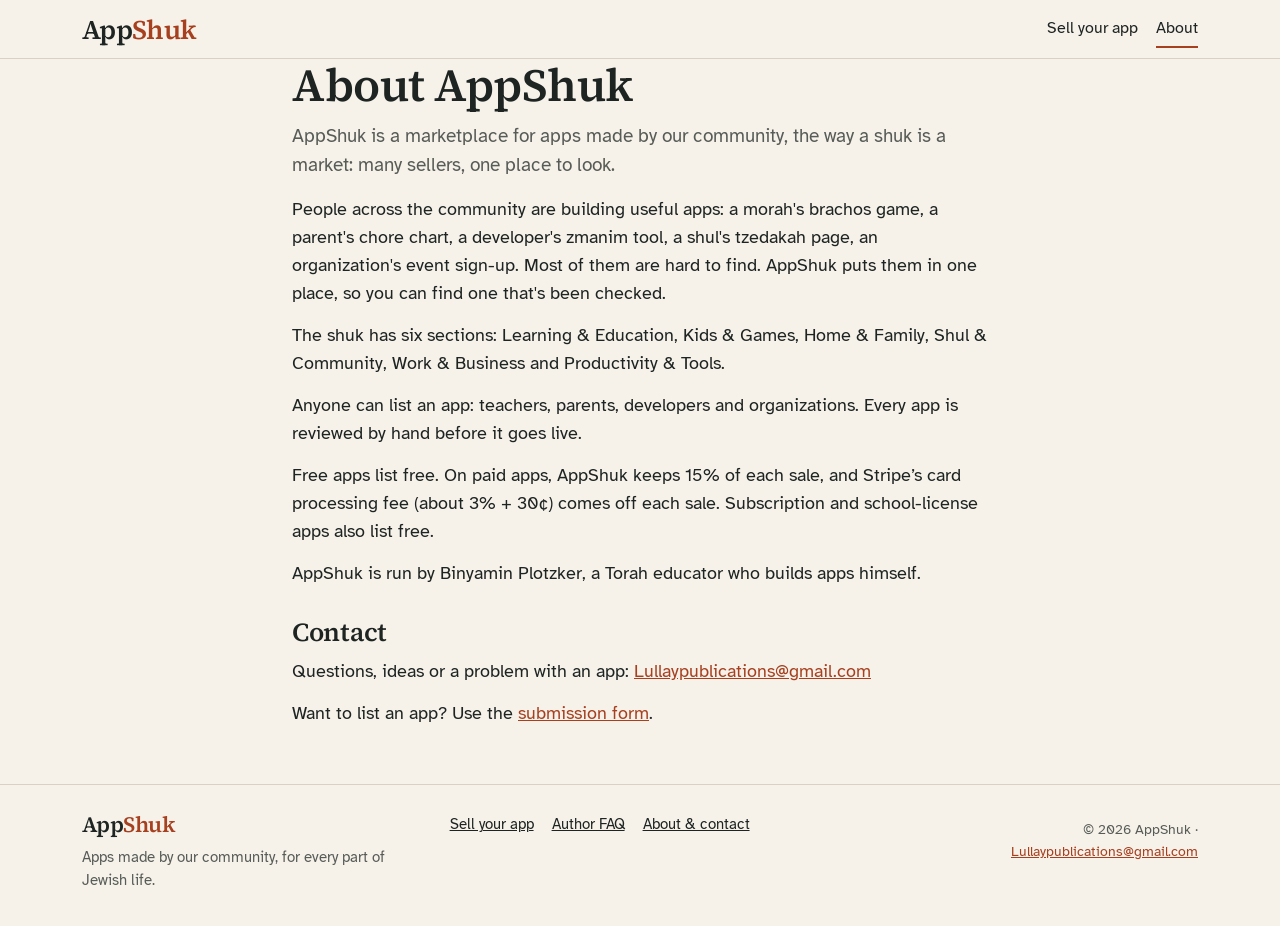
==== about/index.html @ e5bd4b2e "AppShuk site for theappshuk.com" ====
<!doctype html>
<html lang="en">
<head>
<meta charset="utf-8">
<meta name="viewport" content="width=device-width, initial-scale=1">
<title>About &amp; contact · AppShuk</title>
<meta name="description" content="What AppShuk is and how to reach us.">
<meta property="og:title" content="About &amp; contact · AppShuk">
<meta property="og:description" content="What AppShuk is and how to reach us.">
<meta property="og:type" content="website">
<meta name="theme-color" content="#F6F2EA">
<link rel="icon" href="../favicon.svg" type="image/svg+xml">
<link rel="preload" href="../fonts/source-serif-4-latin-600-normal.woff2" as="font" type="font/woff2" crossorigin>
<link rel="preload" href="../fonts/atkinson-hyperlegible-latin-400-normal.woff2" as="font" type="font/woff2" crossorigin>
<link rel="stylesheet" href="../styles.css">
<script>document.documentElement.className+=' js'</script>
</head>
<body data-root="../" data-mode="coming-soon">
<a class="skip" href="#main">Skip to content</a>
<header class="site-head"><div class="wrap head-row">
  <a class="wordmark" href="../" aria-label="AppShuk home">App<span>Shuk</span></a>
  <nav aria-label="Main"><a href="../submit/">Sell<span class="wide"> your app</span></a><a href="../about/" aria-current="page">About</a></nav>
  
</div></header>
<div class="demo-note" hidden><div class="wrap">Demo mode: 62 pretend apps are mixed in to test the layout. <a href="?demo=0">Turn off</a></div></div>
<main id="main">

<section class="wrap page-head narrow"><h1>About AppShuk</h1>
<p class="lead">AppShuk is a marketplace for apps made by our community, the way a shuk is a market: many sellers, one place to look.</p>
<p>People across the community are building useful apps: a morah's brachos game, a parent's chore chart, a developer's zmanim tool, a shul's tzedakah page, an organization's event sign-up. Most of them are hard to find. AppShuk puts them in one place, so you can find one that's been checked.</p>
<p>The shuk has six sections: Learning &amp; Education, Kids &amp; Games, Home &amp; Family, Shul &amp; Community, Work &amp; Business and Productivity &amp; Tools.</p>
<p>Anyone can list an app: teachers, parents, developers and organizations. Every app is reviewed by hand before it goes live.</p>
<p>Free apps list free. On paid apps, AppShuk keeps 15% of each sale, and Stripe’s card processing fee (about 3% + 30¢) comes off each sale. Subscription and school-license apps also list free.</p>
<p>AppShuk is run by Binyamin Plotzker, a Torah educator who builds apps himself.</p>
<h2 id="contact">Contact</h2>
<p>Questions, ideas or a problem with an app: <a href="mailto:Lullaypublications@gmail.com">Lullaypublications@gmail.com</a></p>
<p>Want to list an app? Use the <a href="../submit/">submission form</a>.</p>
</section>
</main>
<footer class="site-foot"><div class="wrap foot-row">
  <div><a class="wordmark small" href="../">App<span>Shuk</span></a>
  <p>Apps made by our community, for every part of Jewish life.</p></div>
  <nav aria-label="Footer"><a href="../submit/">Sell your app</a><a href="../submit/#faq">Author FAQ</a><a href="../about/">About &amp; contact</a></nav>
  <p class="copy">© 2026 AppShuk · <a href="mailto:Lullaypublications@gmail.com">Lullaypublications@gmail.com</a></p>
</div></footer>
<script src="../filters.js" defer></script>
<script src="../fee.js" defer></script>
<script src="../script.js" defer></script>
</body>
</html>
---- styles.css ----
@font-face{font-family:"Source Serif 4";font-weight:600;font-style:normal;font-display:swap;src:url(fonts/source-serif-4-latin-600-normal.woff2) format("woff2")}
@font-face{font-family:"Source Serif 4";font-weight:400;font-style:italic;font-display:swap;src:url(fonts/source-serif-4-latin-400-italic.woff2) format("woff2")}
@font-face{font-family:"Atkinson Hyperlegible";font-weight:400;font-style:normal;font-display:swap;src:url(fonts/atkinson-hyperlegible-latin-400-normal.woff2) format("woff2")}
@font-face{font-family:"Atkinson Hyperlegible";font-weight:700;font-style:normal;font-display:swap;src:url(fonts/atkinson-hyperlegible-latin-700-normal.woff2) format("woff2")}
@font-face{font-family:"Atkinson Hyperlegible";font-weight:400;font-style:italic;font-display:swap;src:url(fonts/atkinson-hyperlegible-latin-400-italic.woff2) format("woff2")}
@font-face{font-family:"Frank Ruhl Libre";font-weight:500;font-style:normal;font-display:swap;src:url(fonts/frank-ruhl-libre-hebrew-500-normal.woff2) format("woff2");unicode-range:U+0590-05FF,U+FB1D-FB4F}
:root{
  --paper:#F6F2EA; --card:#FFFDF8; --ink:#1E2422; --muted:#585C57; --rule:#D9D1C1;
  --accent:#A6401F; --accent-dark:#7E2E14; --band:#23302D;
  --serif:"Source Serif 4",Georgia,"Times New Roman",serif;
  --sans:"Atkinson Hyperlegible",system-ui,-apple-system,"Segoe UI",sans-serif;
  --he:"Frank Ruhl Libre","Times New Roman",serif;
}
*,*::before,*::after{box-sizing:border-box}
html{-webkit-text-size-adjust:100%}
body{margin:0;background:var(--paper);color:var(--ink);font:400 17px/1.55 var(--sans)}
img,svg{display:block;max-width:100%;height:auto}
a{color:var(--accent)}
a:hover{color:var(--accent-dark)}
:focus-visible{outline:3px solid var(--accent);outline-offset:2px}
h1,h2,h3{font-family:var(--serif);font-weight:600;line-height:1.15;margin:0;letter-spacing:-.01em}
p{margin:0 0 .8em}
.wrap{max-width:1180px;margin:0 auto;padding:0 20px}
.skip{position:absolute;left:-999px;top:0;background:var(--ink);color:#fff;padding:8px 12px;z-index:9}
.skip:focus{left:8px;top:8px}
.he{font-family:var(--he);font-weight:500}

/* header */
.site-head{border-bottom:1px solid var(--rule);background:var(--paper)}
.head-row{display:flex;align-items:center;justify-content:space-between;gap:12px;min-height:58px;flex-wrap:wrap}
.wordmark{font-family:var(--serif);font-weight:600;font-size:27px;letter-spacing:-.025em;color:var(--ink);text-decoration:none;line-height:1}
.wordmark span{color:var(--accent)}
.wordmark:hover{color:var(--ink)}
.wordmark.small{font-size:22px}
.site-head nav{display:flex;flex-wrap:wrap;gap:4px 18px}
.site-head nav a{color:var(--ink);text-decoration:none;font-size:15px;padding:6px 0;border-bottom:2px solid transparent}
.site-head nav a:hover,.site-head nav a[aria-current]{border-bottom-color:var(--accent)}

/* intro */
.intro{padding-top:22px;padding-bottom:6px}
.intro h1{font-size:clamp(25px,6.4vw,46px);max-width:17em}
.lead{font-size:16px;color:var(--muted);max-width:40em;margin-top:10px}
.section{padding-top:36px}
.section-label{font-family:var(--sans);font-weight:700;font-size:13px;text-transform:uppercase;letter-spacing:.09em;color:var(--muted);margin:16px 0 10px}
.section-head{display:flex;align-items:baseline;justify-content:space-between;gap:12px;border-top:2px solid var(--ink);padding-top:12px}
.section-head h2{font-size:26px}
.section-head a{font-size:15px}
.note{font-size:14px;color:var(--muted);margin:6px 0 16px}

/* tiles */
.tiles{list-style:none;margin:0;padding:0;display:grid;grid-template-columns:1fr 1fr;border-top:1px solid var(--rule);border-left:1px solid var(--rule)}
.tiles li{border-right:1px solid var(--rule);border-bottom:1px solid var(--rule);background:var(--card)}
.tiles a{display:grid;grid-template-columns:1fr auto;align-items:baseline;gap:2px 8px;padding:11px 12px 10px;color:var(--ink);text-decoration:none;height:100%}
.tiles a:hover{background:#FBF4EC}
.tiles a:hover .tile-name{color:var(--accent)}
.tile-name{font-weight:700;font-size:15px;line-height:1.25;grid-column:1/-1}
.tile-he{font-family:var(--he);font-weight:500;font-size:16px;color:var(--accent);grid-column:1/-1;justify-self:start;line-height:1.2}
.tile-blurb{display:block;grid-column:1/-1;font-size:13px;color:var(--muted);line-height:1.3;margin-top:3px}
.tile-count{display:block;grid-column:1/-1;margin-top:6px;font-size:12.5px;color:var(--muted)}

/* cards */
.cards{list-style:none;margin:0;padding:0;display:grid;grid-template-columns:1fr;gap:20px}
.card a{display:block;color:var(--ink);text-decoration:none;background:var(--card);border:1px solid var(--rule);height:100%}
.card a:hover{border-color:var(--ink)}
.card a:hover h3{text-decoration:underline;text-decoration-thickness:2px;text-underline-offset:3px}
.card-shot{border-bottom:1px solid var(--rule);aspect-ratio:16/10;overflow:hidden;background:#fff}
.card-shot .shot{width:100%;height:100%}
.card-body{padding:12px 14px 14px}
.card-cat{font-size:13px;color:var(--muted);margin:0 0 4px;display:flex;align-items:center;gap:8px}
.tag{font-size:11px;font-weight:700;text-transform:uppercase;letter-spacing:.08em;border:1px solid var(--muted);padding:1px 5px;color:var(--muted)}
.card h3{font-size:21px}
.card-by{font-size:14px;color:var(--muted);margin:2px 0 8px}
.card-short{font-size:15px;margin-bottom:10px}
.card-meta{display:flex;justify-content:space-between;font-size:14px;border-top:1px solid var(--rule);padding-top:8px;margin:0;color:var(--muted)}
.card-meta strong{color:var(--ink);font-size:16px}
.shot text{font-family:var(--sans)}
.shot .he,.shot .he text{font-family:var(--he);font-weight:500}

/* band */
.band{background:var(--band);color:#F3EEE4;margin-top:52px;padding:40px 0 44px}
.band-grid{display:grid;gap:22px}
.eyebrow{font-size:13px;font-weight:700;text-transform:uppercase;letter-spacing:.09em;color:#E7A88F;margin:0 0 6px}
.band h2{font-size:clamp(28px,6vw,40px)}
.band-lead{color:#D9D4C9;margin-top:10px;max-width:30em}
.facts{margin:0;display:grid;gap:0}
.facts div{display:grid;grid-template-columns:96px 1fr;gap:12px;border-top:1px solid #4A5753;padding:12px 0}
.facts dt{font-family:var(--serif);font-weight:600;font-size:21px;color:#fff}
.facts dd{margin:0;color:#D9D4C9;font-size:15px;align-self:center}
.band-cta{display:flex;flex-wrap:wrap;gap:16px;align-items:center;margin:0}
.link-light{color:#F3EEE4}
.link-light:hover{color:#fff}

/* buttons */
.btn{display:inline-block;font:700 16px/1.2 var(--sans);background:var(--accent);color:#fff;border:2px solid var(--accent);border-radius:2px;padding:12px 18px;text-decoration:none;cursor:pointer;text-align:center}
.btn:hover{background:var(--accent-dark);border-color:var(--accent-dark);color:#fff}
.btn-light{background:#F6F2EA;border-color:#F6F2EA;color:var(--ink)}
.btn-light:hover{background:#fff;border-color:#fff;color:var(--ink)}
.btn-ghost{background:transparent;color:var(--ink);border-color:var(--ink)}
.btn-ghost:hover{background:var(--ink);color:#fff;border-color:var(--ink)}
.btn.is-off{background:#E9E3D7;border-color:#E9E3D7;color:#5D605B;cursor:not-allowed;font-weight:400}
.btn-ghost.is-off{background:transparent;border:2px dashed #A8A396}

/* pages */
.page-head{padding-top:26px}
.page-head h1{font-size:clamp(30px,7vw,46px)}
.page-head h1 .he{font-size:.7em;color:var(--accent);margin-left:8px}
.narrow{max-width:760px}
.narrow h2{font-size:26px;margin:30px 0 10px}
.crumbs{font-size:14px;color:var(--muted);margin:0 0 8px}
.chips{list-style:none;padding:0;margin:18px 0 0;display:flex;flex-wrap:wrap;gap:8px}
.chips a{display:inline-block;border:1px solid var(--rule);background:var(--card);padding:6px 10px;font-size:14px;color:var(--ink);text-decoration:none;border-radius:2px}
.chips a:hover{border-color:var(--ink)}
.chips span{color:var(--muted);margin-left:2px}
.empty{border:1px dashed #B5AE9F;padding:28px 20px;background:var(--card)}

/* app page */
.app{padding-top:20px}
.sample-note{background:#FBEDE4;border-left:4px solid var(--accent);padding:10px 14px;font-size:15px}
.app-grid{display:grid;gap:22px;margin-top:14px}
.app-shot{margin:0;border:1px solid var(--rule);background:#fff}
.app-info h1{font-size:clamp(30px,7vw,44px)}
.app-price{font-family:var(--serif);font-weight:600;font-size:30px;margin:10px 0 14px}
.app-price span{font-family:var(--sans);font-weight:400;font-size:15px;color:var(--muted)}
.actions{display:flex;flex-direction:column;gap:10px}
.specs{margin:22px 0 0;border-top:1px solid var(--rule)}
.specs div{display:grid;grid-template-columns:110px 1fr;border-bottom:1px solid var(--rule);padding:9px 0;font-size:15px}
.specs dt{color:var(--muted)}
.specs dd{margin:0}
.app-about{max-width:720px;margin-top:30px}
.app-about h2{font-size:24px;margin-bottom:10px}

/* submit */
.submit-grid{display:grid;gap:40px;padding-top:22px}
.form{background:var(--card);border:1px solid var(--rule);padding:20px}
.field{margin:0 0 16px;border:0;padding:0;min-width:0}
.field label,.field legend{display:block;font-weight:700;font-size:15px;margin-bottom:5px;padding:0}
.field small{display:block;color:var(--muted);font-size:13px;margin-top:4px}
input,select,textarea{width:100%;font:400 16px/1.4 var(--sans);color:var(--ink);background:#fff;border:1px solid #9C978B;border-radius:2px;padding:10px 11px}
input:focus,select:focus,textarea:focus{outline:3px solid var(--accent);outline-offset:0;border-color:var(--ink)}
.field .radio{display:inline-flex;align-items:center;gap:8px;font-weight:400;margin-right:20px}
.radio input{width:auto;accent-color:var(--accent)}
.price-in{margin-top:10px}
.price-in label{font-weight:400}
.row2{display:grid;gap:0 16px}
.form-note{font-size:14px;color:var(--muted);margin:10px 0 0}
.faq h2{font-size:28px;margin-bottom:8px}
.faq details{border-top:1px solid var(--rule);padding:12px 0}
.faq details:last-child{border-bottom:1px solid var(--rule)}
.faq summary{font-weight:700;cursor:pointer}
.faq details p{margin:8px 0 0;color:#30352F}

/* footer */
.site-foot{border-top:1px solid var(--rule);margin-top:0;padding:28px 0 34px;font-size:15px}
main{min-height:50vh}
.site-foot{margin-top:56px}
.foot-row{display:grid;gap:16px}
.foot-row p{color:var(--muted);margin:6px 0 0}
.site-foot nav{display:flex;flex-wrap:wrap;gap:6px 18px}
.site-foot nav a{color:var(--ink)}
.copy{font-size:14px}

@media (min-width:640px){
  .cards{grid-template-columns:1fr 1fr}
  .tiles{grid-template-columns:repeat(4,1fr)}
  .tile-blurb{display:block;grid-column:1/-1;font-size:14px;color:var(--muted);line-height:1.35;margin-top:4px}
  .tile-count{display:block;grid-column:1/-1;margin-top:8px}
  .tiles a{padding:16px}
  .tile-name{font-size:17px}
  .tile-he{font-size:19px}
  .row2{grid-template-columns:2fr 1fr}
  .actions{flex-direction:row;flex-wrap:wrap}
}
@media (min-width:960px){
  body{font-size:18px}
  .wrap{padding:0 32px}
  .intro{padding-top:48px;padding-bottom:12px}
  .lead{font-size:19px}
  .section-label{margin-top:30px}
  .cards{grid-template-columns:repeat(4,1fr)}
  .more .cards{grid-template-columns:repeat(3,1fr)}
  .band-grid{grid-template-columns:1fr 1.2fr;column-gap:64px}
  .band-cta{grid-column:1}
  .facts{grid-row:1 / span 2;grid-column:2}
  .app-grid{grid-template-columns:1.5fr 1fr;gap:40px;align-items:start}
  .submit-grid{grid-template-columns:1.25fr 1fr;align-items:start}
  .form{padding:28px}
  .foot-row{grid-template-columns:1.2fr 1.5fr 1fr;align-items:start}
  .copy{text-align:right;margin:0}
  .section{padding-top:52px}
  .site-head nav a{font-size:16px}
}

/* doors (home first screen) */
.intro h1{max-width:19em}
.doors{list-style:none;margin:14px 0 0;padding:0;display:grid;grid-template-columns:1fr 1fr;gap:8px}
.doors li{background:var(--t);border-top:3px solid var(--c)}
.doors a{display:flex;flex-direction:column;gap:3px;min-height:132px;padding:12px 12px 13px;color:var(--ink);text-decoration:none;height:100%}
.doors a:hover{outline:1px solid var(--c);outline-offset:-1px}
.doors a:hover .door-name{color:var(--c)}
.mark{width:42px;height:42px;color:var(--c);margin:0 0 auto -3px;flex:none}
.door-name{font-family:var(--serif);font-weight:600;font-size:18.5px;line-height:1.12;letter-spacing:-.01em;margin-top:10px}
.door-sub{font-size:13.5px;line-height:1.3;color:#4A4E49}
.lead.under{font-size:15px;margin-top:14px}
/* door + sub-category pages */
.door-title{display:flex;align-items:center;gap:10px}
.door-title .mark{width:52px;height:52px;margin:0 0 0 -6px}
.door-head h1 .he{color:var(--c)}
.door-head{border-bottom:3px solid var(--c);padding-bottom:18px}
.section-sm{padding-top:8px}
.tiles .tile-he{color:var(--c,var(--accent))}
.tiles a:hover .tile-name{color:var(--c,var(--accent))}
.tiles a:hover{background:var(--t,#FBF4EC)}
.tile-count.none{color:#7B7D77}
.chips li[style] a{border-left:3px solid var(--c)}
.card-cat>span:first-child{color:var(--c,var(--muted))}
.empty strong{font-family:var(--serif);font-size:20px;font-weight:600}
.empty p:last-child{margin:0}
@media (min-width:640px){
  .doors{grid-template-columns:repeat(3,1fr);gap:12px}
  .doors a{min-height:170px;padding:18px 18px 18px}
  .mark{width:52px;height:52px}
  .door-name{font-size:24px;margin-top:14px}
  .door-sub{font-size:15px}
  .tiles .tile-blurb{display:block}
}
@media (min-width:960px){
  .doors a{min-height:184px;padding:22px}
  .door-name{font-size:27px}
  .door-sub{font-size:16px}
  .lead.under{font-size:17px}
}
.tiles a{align-content:start}

/* ===== v3: search, compact lists, filters, tags ===== */
.sr{position:absolute;width:1px;height:1px;padding:0;margin:-1px;overflow:hidden;clip:rect(0 0 0 0);white-space:nowrap;border:0}
.muted{color:var(--muted)}
/* search box */
.search{position:relative;display:flex;align-items:stretch;min-width:0}
.search input{flex:1;min-width:0;border:1px solid #9C978B;border-right:0;border-radius:2px 0 0 2px;padding:8px 10px;font-size:16px;background:#fff;-webkit-appearance:none;appearance:none}
.search input::placeholder{color:#7A7C76}
.search input::-webkit-search-cancel-button{-webkit-appearance:none}
.search button{flex:none;width:44px;border:1px solid var(--ink);background:var(--ink);color:#fff;border-radius:0 2px 2px 0;cursor:pointer;display:grid;place-items:center;padding:0}
.search button:hover{background:var(--accent);border-color:var(--accent)}
.search button svg{width:19px;height:19px;fill:none;stroke:currentColor;stroke-width:2.2;stroke-linecap:round}
.head-search{flex:1 1 100%;order:3;margin:0 0 10px}
.head-search input{padding:7px 10px}
.search.big{margin-top:14px;max-width:640px}
.search.big input{padding:12px 12px;font-size:17px;border-color:var(--ink);border-width:2px;border-right:0}
.search.big button{width:52px;border-width:2px}
.suggest{position:absolute;left:0;right:0;top:100%;z-index:20;background:var(--card);border:1px solid var(--ink);border-top:0;max-height:70vh;overflow-y:auto}
.suggest a{display:flex;align-items:center;gap:10px;padding:8px 10px;color:var(--ink);text-decoration:none;border-top:1px solid var(--rule);font-size:15px;line-height:1.25}
.suggest a:hover,.suggest a:focus{background:#FBF1E8}
.suggest .ico{width:36px;height:36px}
.suggest b{display:block;font-weight:700}
.suggest small{display:block;color:var(--muted);font-size:13px}
.suggest .sg-sec small{display:inline;text-transform:uppercase;letter-spacing:.07em;font-size:11px;font-weight:700;margin-right:4px}
.suggest .sg-all{font-weight:700;color:var(--accent);justify-content:flex-start}
.sg-none{margin:0;padding:10px;font-size:14px;color:var(--muted);border-top:1px solid var(--rule)}
.demo-note{background:#23302D;color:#F3EEE4;font-size:14px;padding:7px 0}
.demo-note a{color:#F3D9CC}
.intro .search.big{margin-bottom:4px}
/* page heads tighter so the list starts high */
.page-head.tight{padding-top:16px}
.page-head.tight h1,.door-head h1{font-size:clamp(26px,6.4vw,40px)}
.door-head{padding-top:14px;padding-bottom:12px}
.door-title .mark{width:40px;height:40px}
.door-head .crumbs{margin-bottom:4px;font-size:13px}
.chips{margin-top:10px;gap:6px}
.subchips a,.tagchips a,.sugg-sections a{padding:4px 9px;font-size:13.5px;line-height:1.35}
.subchips i{font-style:normal;font-family:var(--he);font-weight:500;color:var(--c,var(--accent));font-size:14px}
.subchips span{font-size:12.5px}
.subchips a[aria-current]{background:var(--c,var(--accent));border-color:var(--c,var(--accent));color:#fff}
.subchips a[aria-current] i,.subchips a[aria-current] span{color:#fff}
.tagchips{margin:0}
.tagchips a{color:var(--accent);background:#fff}
.sugg-sections .chips{margin-top:12px}
.sugg-sections small{text-transform:uppercase;letter-spacing:.06em;font-size:10.5px;font-weight:700;color:var(--muted)}
/* filter + sort bar (sticky) */
.browse{margin-top:14px}
.fbar{position:sticky;top:0;z-index:10;background:var(--paper);border-top:2px solid var(--ink);border-bottom:1px solid var(--rule);margin:0 -20px;padding:7px 20px}
.fbar-in{display:flex;flex-wrap:wrap;gap:6px;align-items:center}
.pick{flex:1 1 0;min-width:0;max-width:200px;position:relative}
.pick::after{content:'';position:absolute;right:10px;top:50%;width:6px;height:6px;border-right:1.8px solid var(--ink);border-bottom:1.8px solid var(--ink);transform:translateY(-70%) rotate(45deg);pointer-events:none}
.pick select{width:100%;font:700 14px/1.2 var(--sans);color:var(--ink);background:#fff;border:1px solid #9C978B;border-radius:2px;padding:8px 24px 8px 9px;-webkit-appearance:none;appearance:none;text-overflow:ellipsis;white-space:nowrap}
.pick select.on{border-color:var(--accent);background-color:#FBEDE4;color:var(--accent-dark)}
.view{display:flex;flex:none;margin-left:auto}
.view button{width:38px;height:36px;border:1px solid #9C978B;background:#fff;color:var(--muted);display:grid;place-items:center;cursor:pointer;padding:0}
.view button+button{border-left:0}
.view button[aria-pressed="true"]{background:var(--ink);border-color:var(--ink);color:#fff}
.view svg{width:17px;height:17px;fill:none;stroke:currentColor;stroke-width:1.8}
.count{font-size:14px;color:var(--muted);margin:8px 0 4px}
.count strong{color:var(--ink)}
.more-wrap{text-align:center;margin:16px 0 0}
.more-btn{min-width:200px}
.linkbtn{background:none;border:0;padding:0;font:inherit;color:var(--accent);text-decoration:underline;cursor:pointer}
/* compact rows (list view) */
.rows{list-style:none;margin:0;padding:0;display:grid}
.row{border-bottom:1px solid var(--rule)}
.row a{display:grid;grid-template-columns:56px minmax(0,1fr) auto;gap:0 11px;align-items:center;padding:7px 0;min-height:70px;color:var(--ink);text-decoration:none}
.row a:hover{background:#FBF4EC}
.row a:hover .row-title{text-decoration:underline;text-underline-offset:2px}
.ico{width:56px;height:56px;flex:none;overflow:hidden;background:var(--t,#EEE8DC);border:1px solid var(--rule);border-radius:4px;display:block}
.ico img{width:100%;height:100%;object-fit:cover;max-width:none}
.ico-letters{display:grid;place-items:center;width:100%;height:100%;font:600 19px/1 var(--serif);color:var(--c,var(--accent));letter-spacing:-.02em}
.suggest .ico-letters{font-size:14px}
.row-main{display:grid;min-width:0;line-height:1.25}
.row-title{font-weight:700;font-size:16px;white-space:nowrap;overflow:hidden;text-overflow:ellipsis}
.row-by{font-size:13px;color:var(--muted);white-space:nowrap;overflow:hidden;text-overflow:ellipsis}
.row-by .tag{font-size:9.5px;padding:0 3px;vertical-align:1px;margin-right:2px}
.row-short{font-size:13.5px;color:#3D423D;white-space:nowrap;overflow:hidden;text-overflow:ellipsis}
.row-chips{display:grid;justify-items:end;gap:4px;max-width:96px}
.chip{display:inline-block;font-size:12px;line-height:1.2;padding:2px 6px;border-radius:2px;white-space:nowrap;overflow:hidden;text-overflow:ellipsis;max-width:96px}
.chip-price{font-weight:700;background:var(--ink);color:#fff;font-size:12.5px}
.chip-price.free{background:#E3EDDC;color:#2F4A1C}
.chip-age{border:1px solid var(--rule);color:var(--muted);background:var(--card)}
/* grid view */
.as-grid .rows{grid-template-columns:repeat(2,minmax(0,1fr));gap:10px;margin-top:6px}
.as-grid .row{border:1px solid var(--rule);background:var(--card)}
.as-grid .row a{grid-template-columns:1fr;gap:0;padding:0;align-items:start;height:100%;min-height:0}
.as-grid .ico{width:100%;height:auto;aspect-ratio:16/10;border:0;border-bottom:1px solid var(--rule);border-radius:0}
.as-grid .ico-letters{font-size:30px}
.as-grid .row-main{padding:8px 9px 0}
.as-grid .row-short{white-space:normal;display:-webkit-box;-webkit-line-clamp:2;-webkit-box-orient:vertical;margin-top:2px;font-size:13px}
.as-grid .row-chips{display:flex;flex-wrap:wrap;justify-items:start;gap:4px;padding:7px 9px 9px;max-width:none}
.as-grid .chip{max-width:100%}
.plain .rows{border-top:1px solid var(--rule)}
.section .browse.plain{margin-top:6px}
/* submit: ages checkboxes */
.ages-pick{display:flex;flex-wrap:wrap;gap:6px 14px}
.ages-pick legend{width:100%}
.check{display:inline-flex !important;align-items:center;gap:7px;font-weight:400 !important;font-size:15px;margin:0 !important}
.check input{width:auto;accent-color:var(--accent);margin:0}
@media (min-width:760px){
  .head-row{flex-wrap:nowrap}
  .head-search{order:0;flex:0 1 380px;margin:0 0 0 auto}
  .site-head nav{flex:none}
  .fbar{margin:0;padding:8px 0}
  .as-grid .rows{grid-template-columns:repeat(3,minmax(0,1fr));gap:14px}
  .rows{grid-template-columns:repeat(2,minmax(0,1fr));column-gap:28px}
  .plain .rows,.more .rows{grid-template-columns:repeat(2,minmax(0,1fr))}
}
@media (min-width:1080px){
  .as-grid .rows{grid-template-columns:repeat(4,minmax(0,1fr))}
}

/* v3 phone tightening */
.door-head{border-bottom:0}
@media (max-width:759px){
  .wide{display:none}
  .head-row{flex-wrap:wrap;row-gap:0}
  .site-head nav{gap:4px 16px}
  .subchips i{display:none}
  .subchips a{padding:3px 8px;font-size:13px}
  .door-head .crumbs{display:none}
}
.chip-price.sub{background:#fff;color:var(--accent-dark);border:1px solid var(--accent);font-size:11.5px}

.chip-price.sub{max-width:118px}
.row-chips{max-width:118px}
.pick:first-child{flex-grow:1.45}
.pick select{font-size:13.5px;padding-left:8px;padding-right:22px}
.pick::after{right:9px}
.view button{width:34px}
.as-grid .ico{aspect-ratio:2/1}

.pick,.pick:first-child{flex:0 1 auto;max-width:none}
.pick select{width:auto;max-width:100%}

/* subscription / license extras on the app page */
.promo{margin:-4px 0 14px;display:flex;flex-wrap:wrap;align-items:center;gap:6px 10px}
.promo-chip{display:inline-block;border:1px dashed var(--accent);background:#FBEDE4;color:var(--accent-dark);font-size:15px;padding:5px 10px;border-radius:2px}
.promo-chip b{letter-spacing:.06em}
.promo-hint{font-size:14px;color:var(--muted)}
.quote-open{margin-top:10px;width:100%}
.quote-note{font-size:14px;color:var(--muted);margin:6px 0 0}
.form.quote{margin-top:14px;padding:18px}
.form.quote h2{font-size:22px;margin:0}
.form.quote .form-note.first{margin:4px 0 14px}
.form.quote textarea{resize:vertical}
.form.quote .btn{width:100%}
.shot-blank{aspect-ratio:16/10;display:grid;place-items:center;font-family:var(--serif);font-size:24px;color:var(--muted);background:var(--card)}
.tagchips span{display:inline-block;border:1px solid var(--rule);background:var(--card);padding:6px 10px;font-size:14px;border-radius:2px}
@media (min-width:640px){.quote-open{width:auto}.form.quote .btn{width:auto}}
.app-price span.sub{display:block;margin-top:6px;line-height:1.35}
.pricing .radio{margin-bottom:6px}
.dollar{display:flex;align-items:center;gap:6px;max-width:200px}
.dollar span{font-weight:700;font-size:18px}
.req{font-weight:400;color:var(--muted);font-size:14px}
.calc{margin:8px 0 0;font-size:16px}
.calc b{font-size:18px;color:var(--accent-dark)}
.fee-note{margin:0 0 10px;font-size:14.5px;line-height:1.45;background:#FBEDE4;border-left:4px solid var(--accent);padding:10px 12px}
.fee-ok{display:flex;align-items:flex-start;gap:8px;font-weight:700;font-size:15px;margin:0 0 18px}
.fee-ok input{width:auto;margin-top:3px;accent-color:var(--accent)}
.band-fee{font-size:14px;opacity:.9;margin:4px 0 14px;max-width:640px}
.form .fee-ok{margin:0 0 22px}

/* ===== v4: Filters (button, phone sheet, desktop sidebar, active chips) ===== */
html:not(.js) .fbtn,html:not(.js) .fpanel{display:none}
.search-row{display:flex;gap:8px;align-items:stretch;margin:14px 0 4px;max-width:720px}
.search-row .search.big{margin:0;max-width:none}
.search-row .search{flex:1 1 auto;min-width:0}
.search-row .fbtn{flex:none;padding:0 14px;font-size:15px;border-width:2px}
.fbtn{display:inline-flex;align-items:center;gap:6px;font:700 14px/1.2 var(--sans);color:var(--ink);background:#fff;border:1px solid var(--ink);border-radius:2px;padding:8px 11px;cursor:pointer;text-decoration:none;flex:none}
.fbtn svg{width:17px;height:17px;fill:none;stroke:currentColor;stroke-width:1.8;stroke-linecap:round}
.fbtn.on{border-color:var(--accent);background:#FBEDE4;color:var(--accent-dark)}
.fbadge,.fg-n{display:inline-grid;place-items:center;min-width:19px;height:19px;padding:0 4px;background:var(--accent);color:#fff;font:700 12px/1 var(--sans);border-radius:2px}
.fbadge[hidden],.fg-n[hidden],.achips[hidden]{display:none}
html.js .fpanel{display:none}
html.js .fpanel.is-open{display:flex;flex-direction:column;position:fixed;top:0;left:0;right:0;bottom:0;z-index:100;background:var(--paper)}
html.sheet-open,html.sheet-open body{overflow:hidden}
.fpanel:focus{outline:none}
.fp-head{display:flex;align-items:center;gap:14px;padding:10px 20px;border-bottom:2px solid var(--ink)}
.fp-head h2{font:600 24px/1.2 var(--serif);margin:0;flex:1}
.fp-head .fp-clear{display:none;font-size:14px}
.fp-x{width:42px;height:42px;display:grid;place-items:center;border:1px solid #9C978B;background:#fff;color:var(--ink);border-radius:2px;cursor:pointer;padding:0}
.fp-x svg{width:18px;height:18px;fill:none;stroke:currentColor;stroke-width:2;stroke-linecap:round}
.fp-count{margin:0;padding:8px 20px;font-size:14px;color:var(--muted);border-bottom:1px solid var(--rule)}
.fp-count b{color:var(--ink)}
.fp-body{flex:1 1 auto;overflow-y:auto;overscroll-behavior:contain;padding:0 20px;-webkit-overflow-scrolling:touch}
.fg{border-bottom:1px solid var(--rule)}
.fg summary{list-style:none;display:flex;align-items:center;gap:8px;padding:14px 0;font:700 16px/1.2 var(--sans);cursor:pointer;position:relative;padding-right:22px}
.fg summary::-webkit-details-marker{display:none}
.fg summary::after{content:'';position:absolute;right:4px;top:50%;width:7px;height:7px;border-right:2px solid var(--ink);border-bottom:2px solid var(--ink);transform:translateY(-70%) rotate(45deg)}
.fg[open] summary::after{transform:translateY(-25%) rotate(-135deg)}
.fg-opts{display:grid;padding:0 0 12px}
.fg-note{font-size:13px;color:var(--muted);margin:-4px 0 6px;line-height:1.35}
.fg-sub{font-weight:700;font-size:14px;margin:10px 0 0}
.fg-sub small{font-weight:400;color:var(--muted)}
.fo{display:flex;align-items:center;gap:10px;min-height:40px;font-size:15.5px;line-height:1.25;cursor:pointer}
.fo input{width:20px;height:20px;margin:0;flex:none;accent-color:var(--accent)}
.fo-l{flex:1 1 auto;min-width:0}
.fo-n{font-style:normal;font-size:13px;color:var(--muted);font-variant-numeric:tabular-nums}
.fo.zero .fo-l,.fo.zero .fo-n{color:#A29E94}
.fo-door{border-left:3px solid var(--c);padding-left:9px;margin:3px 0}
.fo-door>.fo .fo-l{font-weight:700}
.fo-subs{padding:0 0 4px 30px}
.fo-subs .fo{min-height:36px;font-size:15px}
.fo-max{display:flex;flex-wrap:wrap;gap:0 18px}
.fo-max .fo{min-height:38px}
.fp-foot{display:flex;gap:10px;padding:12px 20px calc(12px + env(safe-area-inset-bottom));border-top:2px solid var(--ink);background:var(--paper)}
.fp-foot .btn{flex:1 1 0;padding:12px 10px}
.fp-foot .fp-done{flex-grow:1.7}
.achips{display:flex;flex-wrap:wrap;align-items:center;gap:6px 12px;margin:10px 0 0}
.achips-list{list-style:none;margin:0;padding:0;display:flex;flex-wrap:wrap;gap:6px}
.achips-list button{display:inline-flex;align-items:center;gap:6px;border:1px solid var(--accent);background:#FBEDE4;color:var(--accent-dark);font:700 13.5px/1.2 var(--sans);padding:5px 7px 5px 9px;border-radius:2px;cursor:pointer}
.achips-list button:hover{background:#F6DCCD}
.achips-list svg{width:12px;height:12px;fill:none;stroke:currentColor;stroke-width:2.4;stroke-linecap:round}
.achips .linkbtn{font-size:14px}
@media (min-width:960px){
  .b-grid{display:grid;grid-template-columns:260px minmax(0,1fr);gap:0 32px;align-items:start}
  .has-filters .fbtn{display:none}
  html.js .fpanel{display:flex;flex-direction:column;position:sticky;top:64px;max-height:calc(100vh - 80px);margin-top:12px;border:1px solid var(--rule);background:var(--card)}
  .fp-head{padding:10px 16px}
  .fp-head h2{font-size:21px}
  .fp-head .fp-clear{display:inline}
  .fp-x,.fp-foot{display:none}
  .fp-count{padding:7px 16px}
  .fp-body{padding:0 16px}
  .fg summary{font-size:15px;padding:12px 22px 12px 0}
  .fo{min-height:32px;font-size:14.5px}
  .fo input{width:17px;height:17px}
  .fo-subs .fo{min-height:30px;font-size:14px}
}

/* Before the first apps: no counts, no filter bar, just the note */
[data-count]:empty,[data-n]:empty{display:none}
.browse.is-empty .fbar,.browse.is-empty .fpanel,.browse.is-empty .count,.browse.is-empty .achips,.browse.is-empty .more-wrap{display:none}
.browse.is-empty .b-grid{display:block}
.browse.is-empty .none-msg{margin-top:16px}
.section-head + .empty{margin-top:4px}
.rows:empty{display:none}

/* Coming soon home (build.mjs COMING_SOON) */
.soon{padding-top:56px;padding-bottom:64px;max-width:40em;text-align:center}
.soon-eyebrow{font-size:13px;font-weight:700;text-transform:uppercase;letter-spacing:.09em;color:var(--accent);margin:0 0 10px}
.soon h1{font-size:clamp(32px,8vw,52px)}
.soon .lead{font-size:clamp(17px,4.4vw,20px);margin:14px auto 0}
.soon-cta{margin:30px 0 0}
.btn-big{font-size:19px;padding:16px 30px;min-width:15em;max-width:100%}
.soon-note{font-size:15px;color:var(--muted);max-width:30em;margin:22px auto 0}
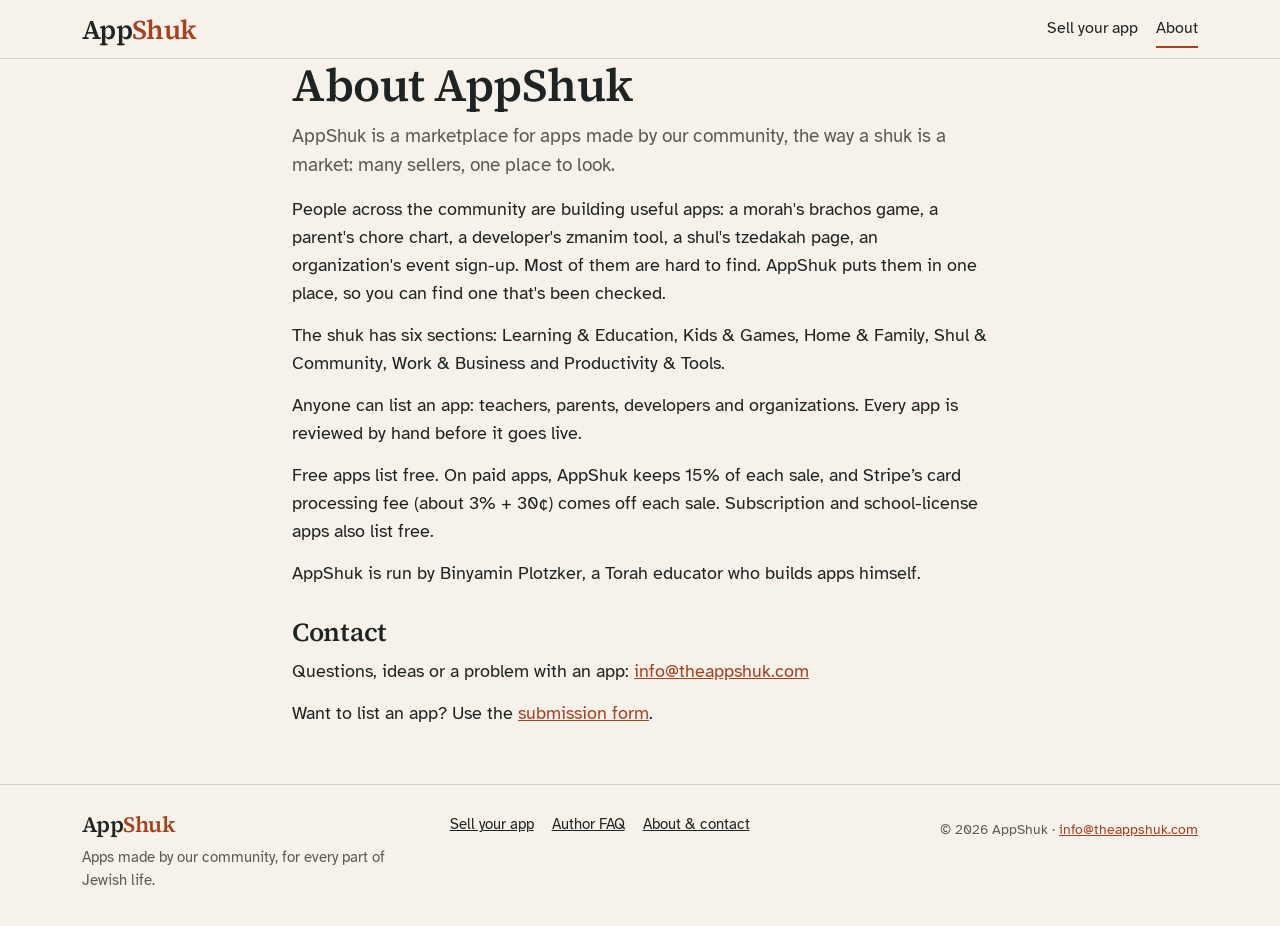
==== commit 312e8975: "Contact email: info@theappshuk.com (about/index.html)" ====
--- a/about/index.html
+++ b/about/index.html
@@ -33,7 +33,7 @@
 <p>Free apps list free. On paid apps, AppShuk keeps 15% of each sale, and Stripe’s card processing fee (about 3% + 30¢) comes off each sale. Subscription and school-license apps also list free.</p>
 <p>AppShuk is run by Binyamin Plotzker, a Torah educator who builds apps himself.</p>
 <h2 id="contact">Contact</h2>
-<p>Questions, ideas or a problem with an app: <a href="mailto:Lullaypublications@gmail.com">Lullaypublications@gmail.com</a></p>
+<p>Questions, ideas or a problem with an app: <a href="mailto:info@theappshuk.com">info@theappshuk.com</a></p>
 <p>Want to list an app? Use the <a href="../submit/">submission form</a>.</p>
 </section>
 </main>
@@ -41,7 +41,7 @@
   <div><a class="wordmark small" href="../">App<span>Shuk</span></a>
   <p>Apps made by our community, for every part of Jewish life.</p></div>
   <nav aria-label="Footer"><a href="../submit/">Sell your app</a><a href="../submit/#faq">Author FAQ</a><a href="../about/">About &amp; contact</a></nav>
-  <p class="copy">© 2026 AppShuk · <a href="mailto:Lullaypublications@gmail.com">Lullaypublications@gmail.com</a></p>
+  <p class="copy">© 2026 AppShuk · <a href="mailto:info@theappshuk.com">info@theappshuk.com</a></p>
 </div></footer>
 <script src="../filters.js" defer></script>
 <script src="../fee.js" defer></script>
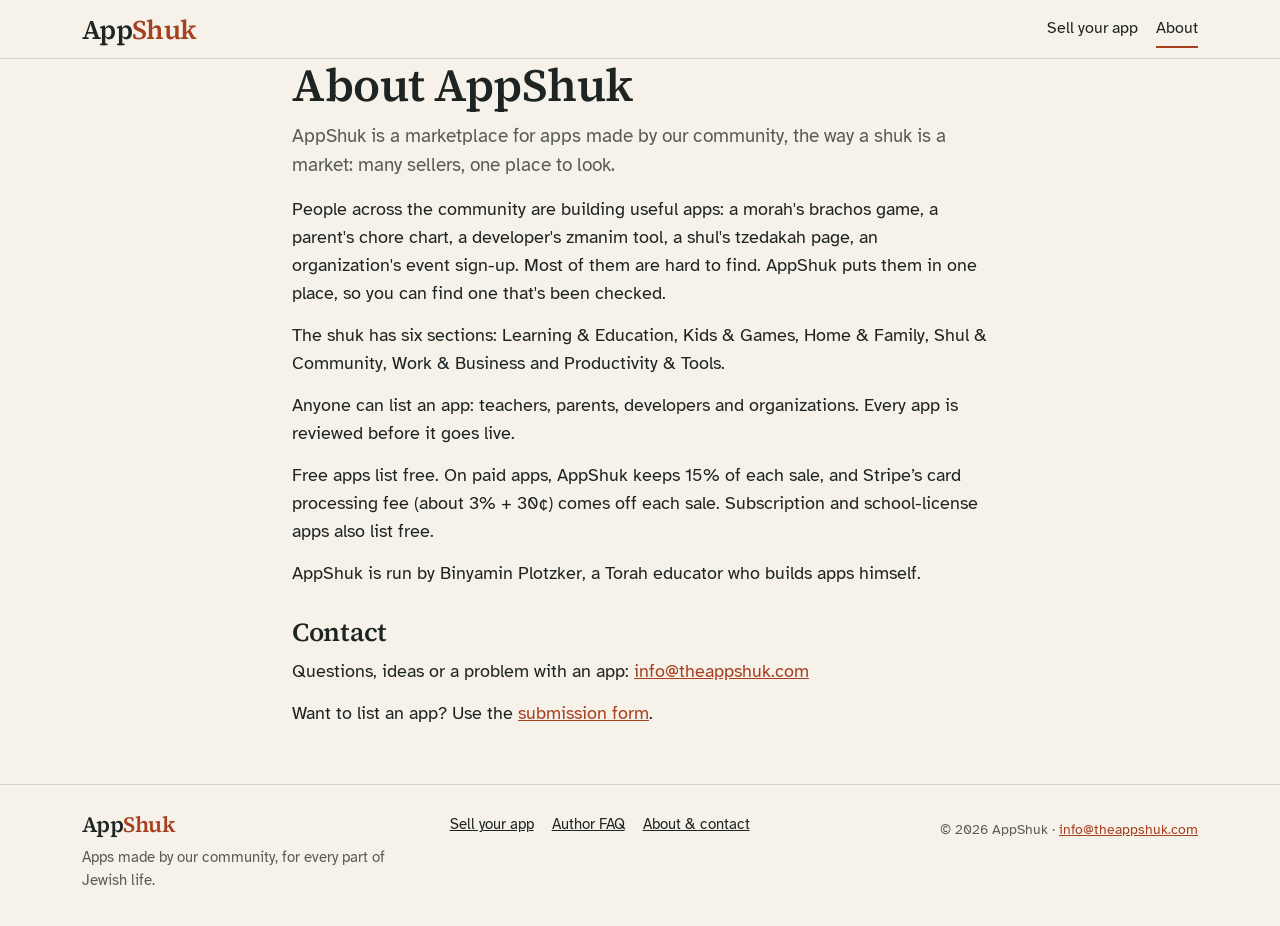
==== commit 2849214b: "Review wording: drop 'by hand'" ====
--- a/about/index.html
+++ b/about/index.html
@@ -29,7 +29,7 @@
 <p class="lead">AppShuk is a marketplace for apps made by our community, the way a shuk is a market: many sellers, one place to look.</p>
 <p>People across the community are building useful apps: a morah's brachos game, a parent's chore chart, a developer's zmanim tool, a shul's tzedakah page, an organization's event sign-up. Most of them are hard to find. AppShuk puts them in one place, so you can find one that's been checked.</p>
 <p>The shuk has six sections: Learning &amp; Education, Kids &amp; Games, Home &amp; Family, Shul &amp; Community, Work &amp; Business and Productivity &amp; Tools.</p>
-<p>Anyone can list an app: teachers, parents, developers and organizations. Every app is reviewed by hand before it goes live.</p>
+<p>Anyone can list an app: teachers, parents, developers and organizations. Every app is reviewed before it goes live.</p>
 <p>Free apps list free. On paid apps, AppShuk keeps 15% of each sale, and Stripe’s card processing fee (about 3% + 30¢) comes off each sale. Subscription and school-license apps also list free.</p>
 <p>AppShuk is run by Binyamin Plotzker, a Torah educator who builds apps himself.</p>
 <h2 id="contact">Contact</h2>
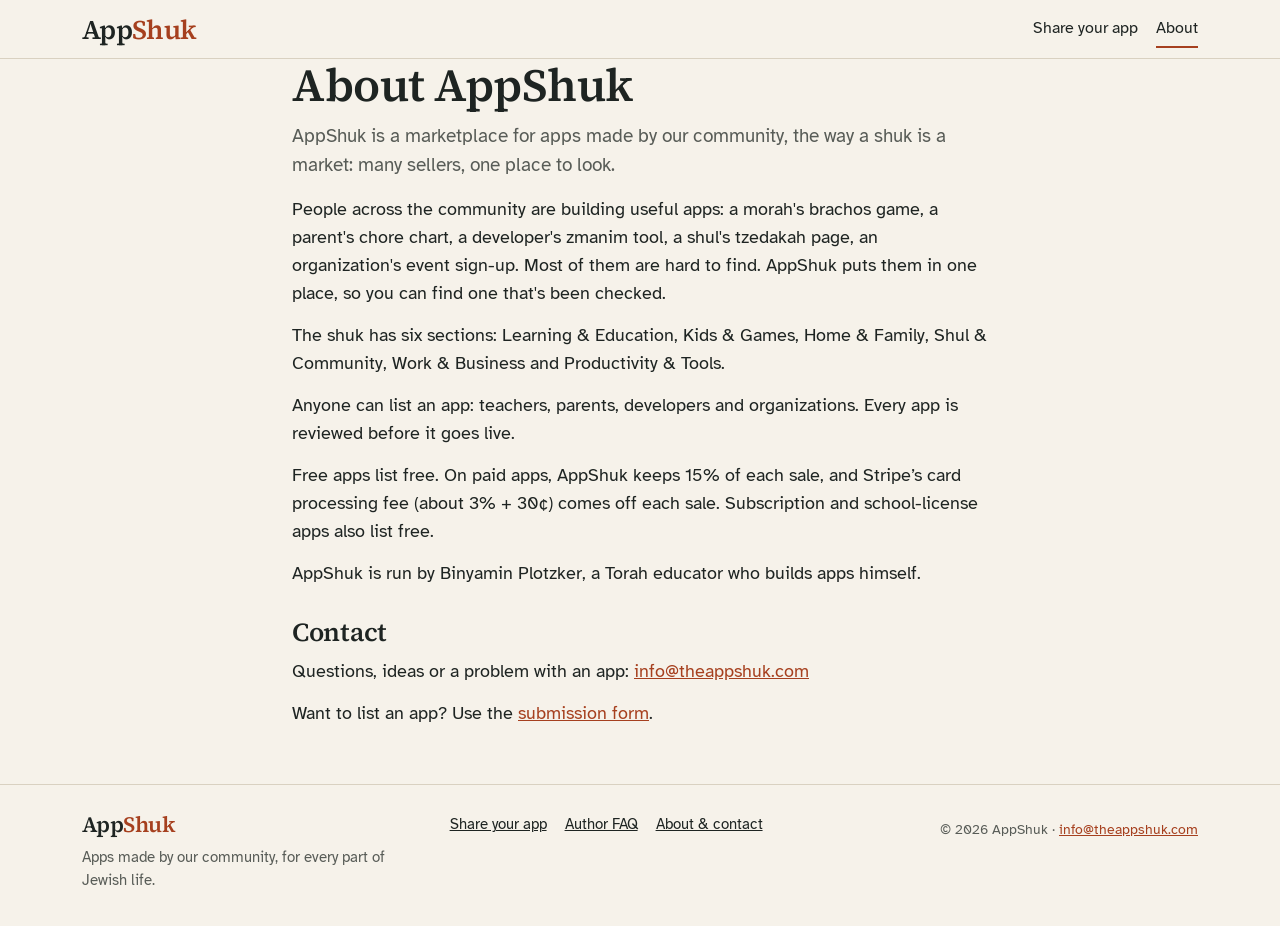
==== commit 0503335f: "'Sell your app' -> 'Share your app'" ====
--- a/about/index.html
+++ b/about/index.html
@@ -19,7 +19,7 @@
 <a class="skip" href="#main">Skip to content</a>
 <header class="site-head"><div class="wrap head-row">
   <a class="wordmark" href="../" aria-label="AppShuk home">App<span>Shuk</span></a>
-  <nav aria-label="Main"><a href="../submit/">Sell<span class="wide"> your app</span></a><a href="../about/" aria-current="page">About</a></nav>
+  <nav aria-label="Main"><a href="../submit/">Share<span class="wide"> your app</span></a><a href="../about/" aria-current="page">About</a></nav>
   
 </div></header>
 <div class="demo-note" hidden><div class="wrap">Demo mode: 62 pretend apps are mixed in to test the layout. <a href="?demo=0">Turn off</a></div></div>
@@ -40,7 +40,7 @@
 <footer class="site-foot"><div class="wrap foot-row">
   <div><a class="wordmark small" href="../">App<span>Shuk</span></a>
   <p>Apps made by our community, for every part of Jewish life.</p></div>
-  <nav aria-label="Footer"><a href="../submit/">Sell your app</a><a href="../submit/#faq">Author FAQ</a><a href="../about/">About &amp; contact</a></nav>
+  <nav aria-label="Footer"><a href="../submit/">Share your app</a><a href="../submit/#faq">Author FAQ</a><a href="../about/">About &amp; contact</a></nav>
   <p class="copy">© 2026 AppShuk · <a href="mailto:info@theappshuk.com">info@theappshuk.com</a></p>
 </div></footer>
 <script src="../filters.js" defer></script>
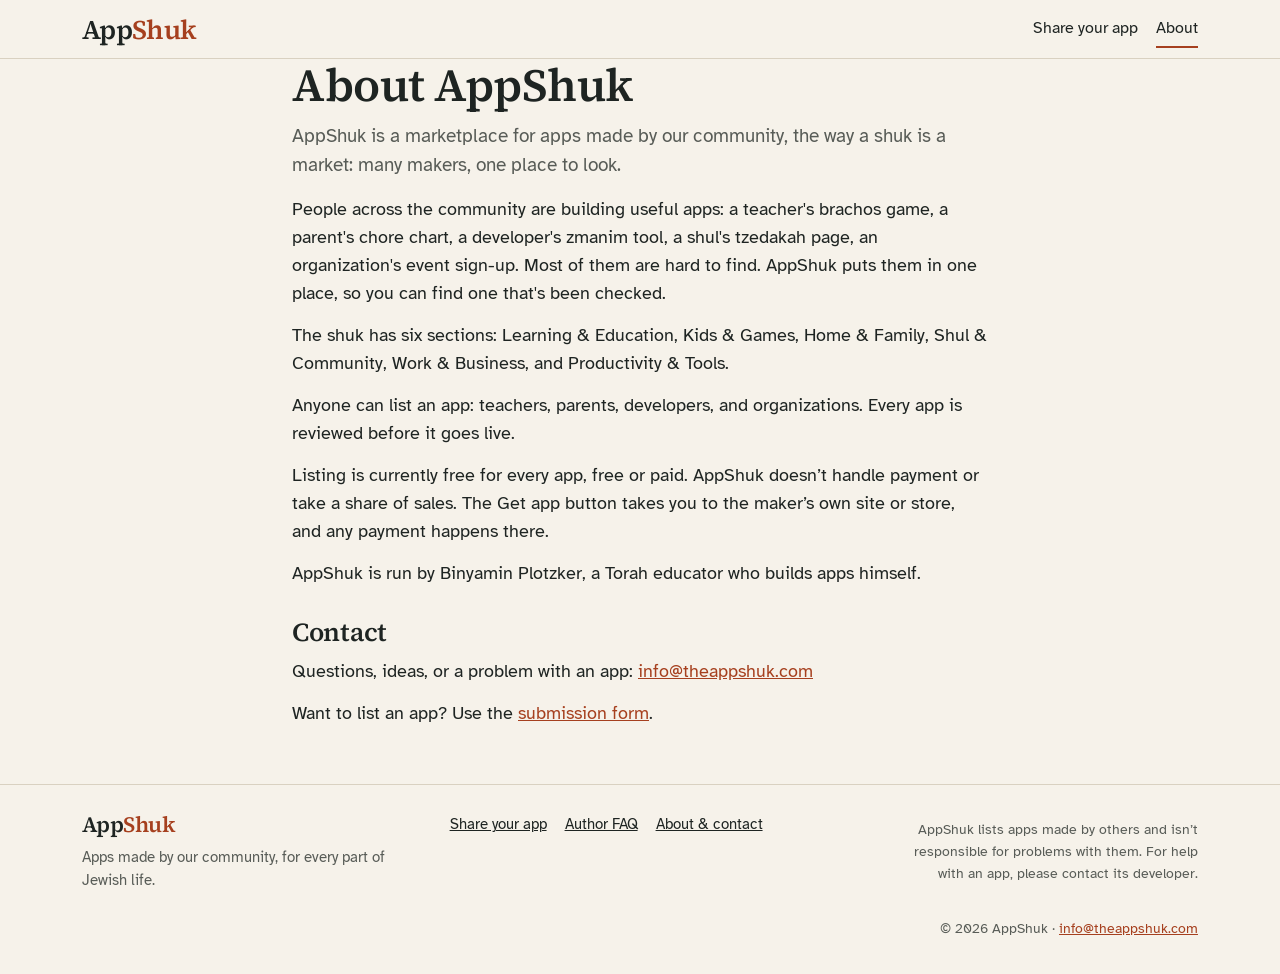
==== commit 8cfef3bc: "Guidelines v2: no fees on About; many makers; footer notice" ====
--- a/about/index.html
+++ b/about/index.html
@@ -26,14 +26,14 @@
 <main id="main">
 
 <section class="wrap page-head narrow"><h1>About AppShuk</h1>
-<p class="lead">AppShuk is a marketplace for apps made by our community, the way a shuk is a market: many sellers, one place to look.</p>
-<p>People across the community are building useful apps: a morah's brachos game, a parent's chore chart, a developer's zmanim tool, a shul's tzedakah page, an organization's event sign-up. Most of them are hard to find. AppShuk puts them in one place, so you can find one that's been checked.</p>
-<p>The shuk has six sections: Learning &amp; Education, Kids &amp; Games, Home &amp; Family, Shul &amp; Community, Work &amp; Business and Productivity &amp; Tools.</p>
-<p>Anyone can list an app: teachers, parents, developers and organizations. Every app is reviewed before it goes live.</p>
-<p>Free apps list free. On paid apps, AppShuk keeps 15% of each sale, and Stripe’s card processing fee (about 3% + 30¢) comes off each sale. Subscription and school-license apps also list free.</p>
+<p class="lead">AppShuk is a marketplace for apps made by our community, the way a shuk is a market: many makers, one place to look.</p>
+<p>People across the community are building useful apps: a teacher's brachos game, a parent's chore chart, a developer's zmanim tool, a shul's tzedakah page, an organization's event sign-up. Most of them are hard to find. AppShuk puts them in one place, so you can find one that's been checked.</p>
+<p>The shuk has six sections: Learning &amp; Education, Kids &amp; Games, Home &amp; Family, Shul &amp; Community, Work &amp; Business, and Productivity &amp; Tools.</p>
+<p>Anyone can list an app: teachers, parents, developers, and organizations. Every app is reviewed before it goes live.</p>
+<p>Listing is currently free for every app, free or paid. AppShuk doesn’t handle payment or take a share of sales. The Get app button takes you to the maker’s own site or store, and any payment happens there.</p>
 <p>AppShuk is run by Binyamin Plotzker, a Torah educator who builds apps himself.</p>
 <h2 id="contact">Contact</h2>
-<p>Questions, ideas or a problem with an app: <a href="mailto:info@theappshuk.com">info@theappshuk.com</a></p>
+<p>Questions, ideas, or a problem with an app: <a href="mailto:info@theappshuk.com">info@theappshuk.com</a></p>
 <p>Want to list an app? Use the <a href="../submit/">submission form</a>.</p>
 </section>
 </main>
@@ -41,10 +41,10 @@
   <div><a class="wordmark small" href="../">App<span>Shuk</span></a>
   <p>Apps made by our community, for every part of Jewish life.</p></div>
   <nav aria-label="Footer"><a href="../submit/">Share your app</a><a href="../submit/#faq">Author FAQ</a><a href="../about/">About &amp; contact</a></nav>
+  <p class="copy">AppShuk lists apps made by others and isn’t responsible for problems with them. For help with an app, please contact its developer.</p>
   <p class="copy">© 2026 AppShuk · <a href="mailto:info@theappshuk.com">info@theappshuk.com</a></p>
 </div></footer>
 <script src="../filters.js" defer></script>
-<script src="../fee.js" defer></script>
 <script src="../script.js" defer></script>
 </body>
 </html>
--- a/styles.css
+++ b/styles.css
@@ -478,3 +478,9 @@
 .soon-cta{margin:30px 0 0}
 .btn-big{font-size:19px;padding:16px 30px;min-width:15em;max-width:100%}
 .soon-note{font-size:15px;color:var(--muted);max-width:30em;margin:22px auto 0}
+
+/* footer: the notice line and the © line stack in the right column on wide screens */
+@media (min-width:960px){
+  .foot-row .copy{grid-column:3}
+  .foot-row .copy + .copy{margin-top:10px}
+}
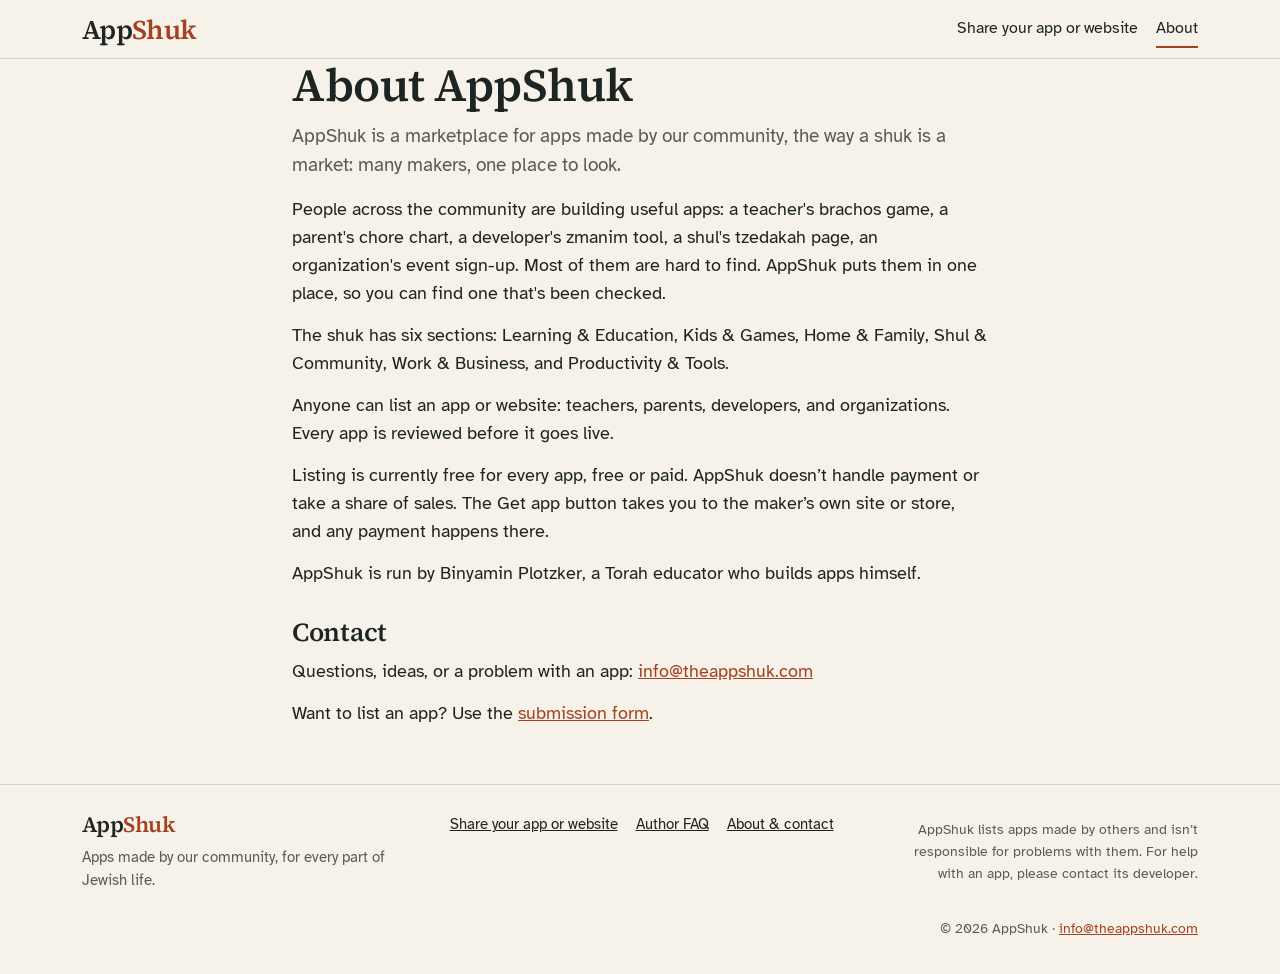
==== commit 4056f21c: "About page: mention websites" ====
--- a/about/index.html
+++ b/about/index.html
@@ -19,7 +19,7 @@
 <a class="skip" href="#main">Skip to content</a>
 <header class="site-head"><div class="wrap head-row">
   <a class="wordmark" href="../" aria-label="AppShuk home">App<span>Shuk</span></a>
-  <nav aria-label="Main"><a href="../submit/">Share<span class="wide"> your app</span></a><a href="../about/" aria-current="page">About</a></nav>
+  <nav aria-label="Main"><a href="../submit/">Share<span class="wide"> your app or website</span></a><a href="../about/" aria-current="page">About</a></nav>
   
 </div></header>
 <div class="demo-note" hidden><div class="wrap">Demo mode: 62 pretend apps are mixed in to test the layout. <a href="?demo=0">Turn off</a></div></div>
@@ -29,7 +29,7 @@
 <p class="lead">AppShuk is a marketplace for apps made by our community, the way a shuk is a market: many makers, one place to look.</p>
 <p>People across the community are building useful apps: a teacher's brachos game, a parent's chore chart, a developer's zmanim tool, a shul's tzedakah page, an organization's event sign-up. Most of them are hard to find. AppShuk puts them in one place, so you can find one that's been checked.</p>
 <p>The shuk has six sections: Learning &amp; Education, Kids &amp; Games, Home &amp; Family, Shul &amp; Community, Work &amp; Business, and Productivity &amp; Tools.</p>
-<p>Anyone can list an app: teachers, parents, developers, and organizations. Every app is reviewed before it goes live.</p>
+<p>Anyone can list an app or website: teachers, parents, developers, and organizations. Every app is reviewed before it goes live.</p>
 <p>Listing is currently free for every app, free or paid. AppShuk doesn’t handle payment or take a share of sales. The Get app button takes you to the maker’s own site or store, and any payment happens there.</p>
 <p>AppShuk is run by Binyamin Plotzker, a Torah educator who builds apps himself.</p>
 <h2 id="contact">Contact</h2>
@@ -40,7 +40,7 @@
 <footer class="site-foot"><div class="wrap foot-row">
   <div><a class="wordmark small" href="../">App<span>Shuk</span></a>
   <p>Apps made by our community, for every part of Jewish life.</p></div>
-  <nav aria-label="Footer"><a href="../submit/">Share your app</a><a href="../submit/#faq">Author FAQ</a><a href="../about/">About &amp; contact</a></nav>
+  <nav aria-label="Footer"><a href="../submit/">Share your app or website</a><a href="../submit/#faq">Author FAQ</a><a href="../about/">About &amp; contact</a></nav>
   <p class="copy">AppShuk lists apps made by others and isn’t responsible for problems with them. For help with an app, please contact its developer.</p>
   <p class="copy">© 2026 AppShuk · <a href="mailto:info@theappshuk.com">info@theappshuk.com</a></p>
 </div></footer>
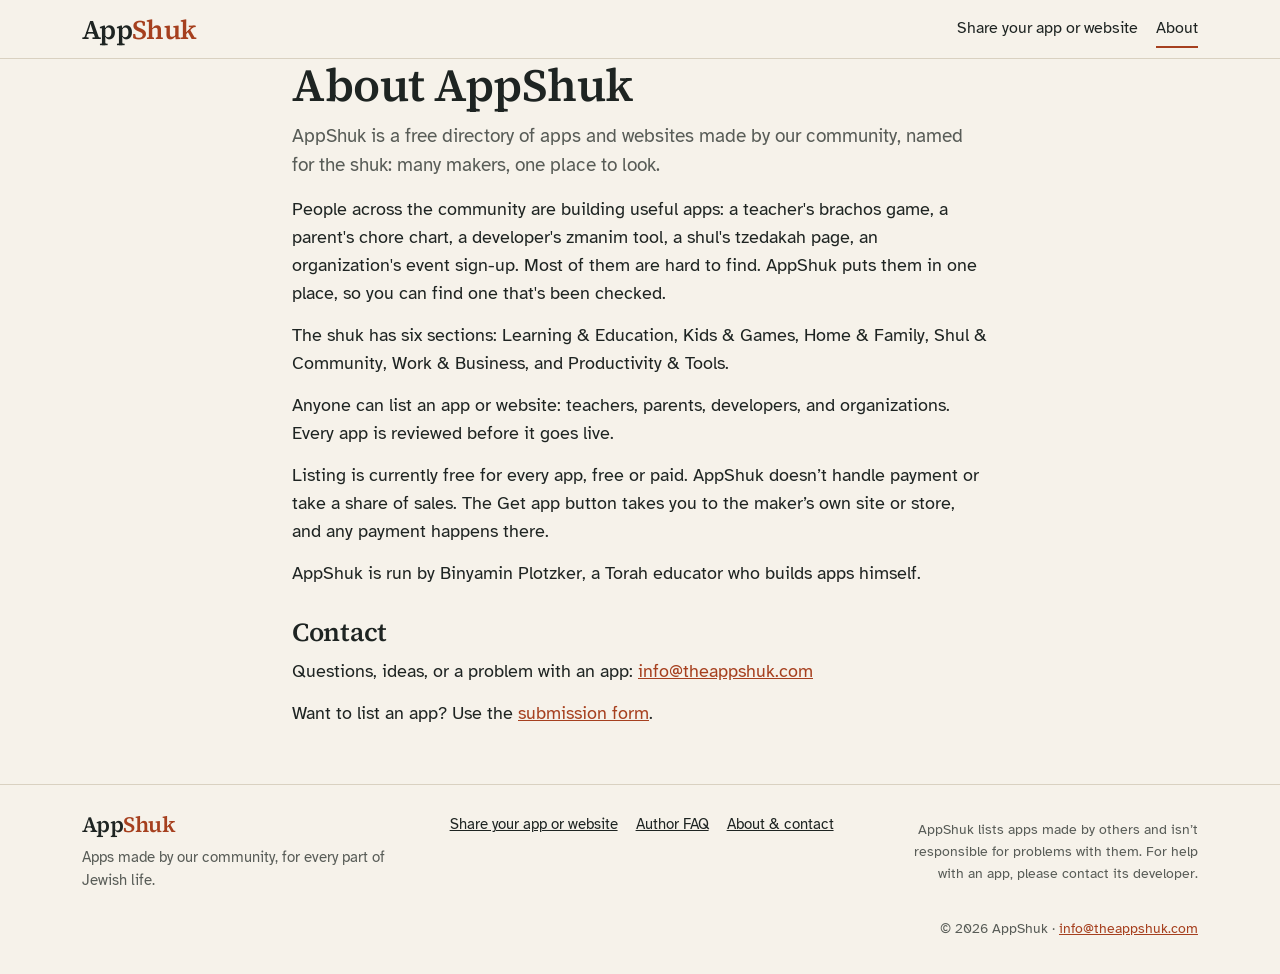
==== commit 47b69065: "About: free directory wording (was "marketplace")" ====
--- a/about/index.html
+++ b/about/index.html
@@ -26,7 +26,7 @@
 <main id="main">
 
 <section class="wrap page-head narrow"><h1>About AppShuk</h1>
-<p class="lead">AppShuk is a marketplace for apps made by our community, the way a shuk is a market: many makers, one place to look.</p>
+<p class="lead">AppShuk is a free directory of apps and websites made by our community, named for the shuk: many makers, one place to look.</p>
 <p>People across the community are building useful apps: a teacher's brachos game, a parent's chore chart, a developer's zmanim tool, a shul's tzedakah page, an organization's event sign-up. Most of them are hard to find. AppShuk puts them in one place, so you can find one that's been checked.</p>
 <p>The shuk has six sections: Learning &amp; Education, Kids &amp; Games, Home &amp; Family, Shul &amp; Community, Work &amp; Business, and Productivity &amp; Tools.</p>
 <p>Anyone can list an app or website: teachers, parents, developers, and organizations. Every app is reviewed before it goes live.</p>
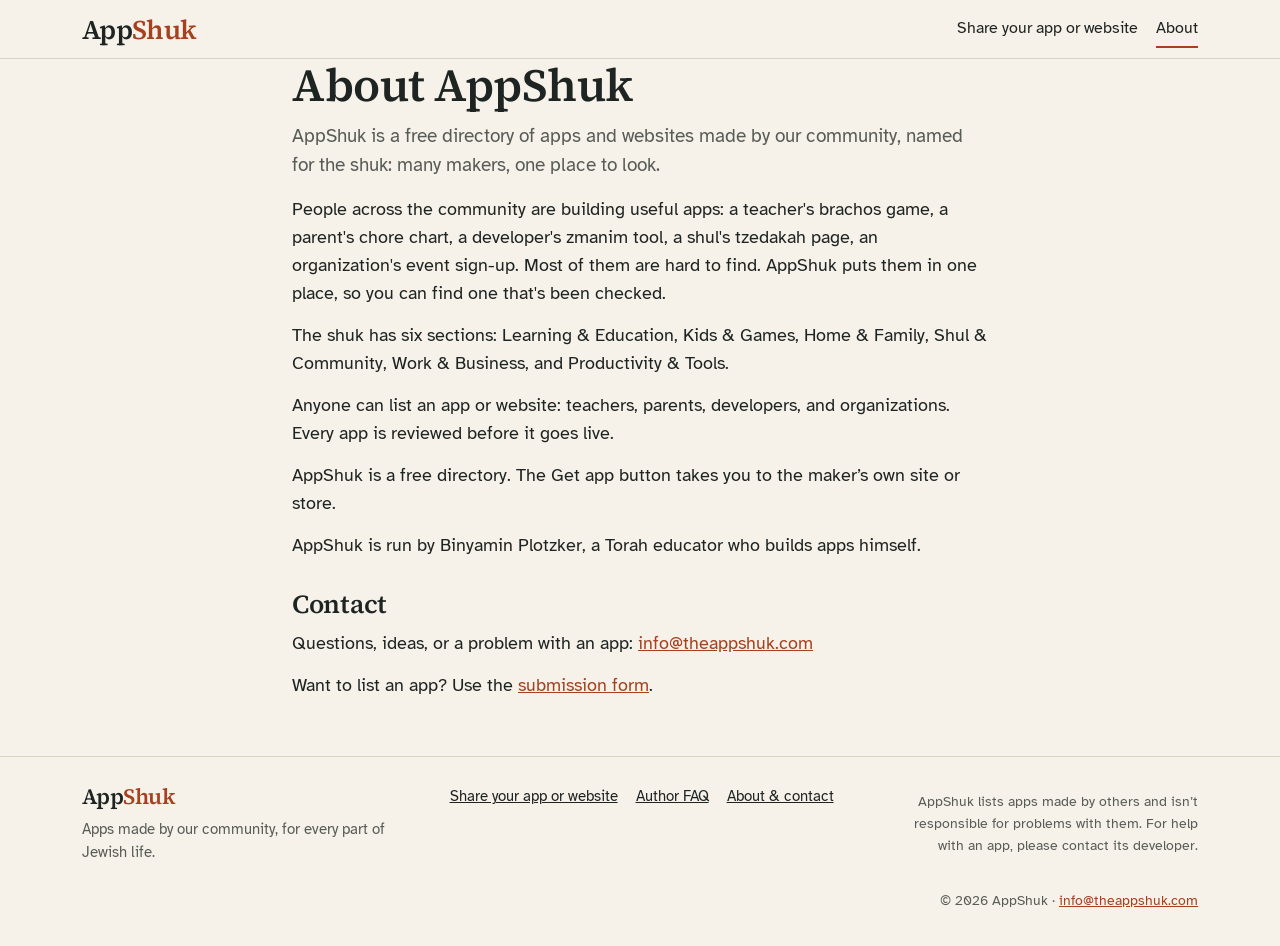
==== commit fa816e6e: "About: replace the payment paragraph with a neutral line" ====
--- a/about/index.html
+++ b/about/index.html
@@ -30,7 +30,7 @@
 <p>People across the community are building useful apps: a teacher's brachos game, a parent's chore chart, a developer's zmanim tool, a shul's tzedakah page, an organization's event sign-up. Most of them are hard to find. AppShuk puts them in one place, so you can find one that's been checked.</p>
 <p>The shuk has six sections: Learning &amp; Education, Kids &amp; Games, Home &amp; Family, Shul &amp; Community, Work &amp; Business, and Productivity &amp; Tools.</p>
 <p>Anyone can list an app or website: teachers, parents, developers, and organizations. Every app is reviewed before it goes live.</p>
-<p>Listing is currently free for every app, free or paid. AppShuk doesn’t handle payment or take a share of sales. The Get app button takes you to the maker’s own site or store, and any payment happens there.</p>
+<p>AppShuk is a free directory. The Get app button takes you to the maker’s own site or store.</p>
 <p>AppShuk is run by Binyamin Plotzker, a Torah educator who builds apps himself.</p>
 <h2 id="contact">Contact</h2>
 <p>Questions, ideas, or a problem with an app: <a href="mailto:info@theappshuk.com">info@theappshuk.com</a></p>
